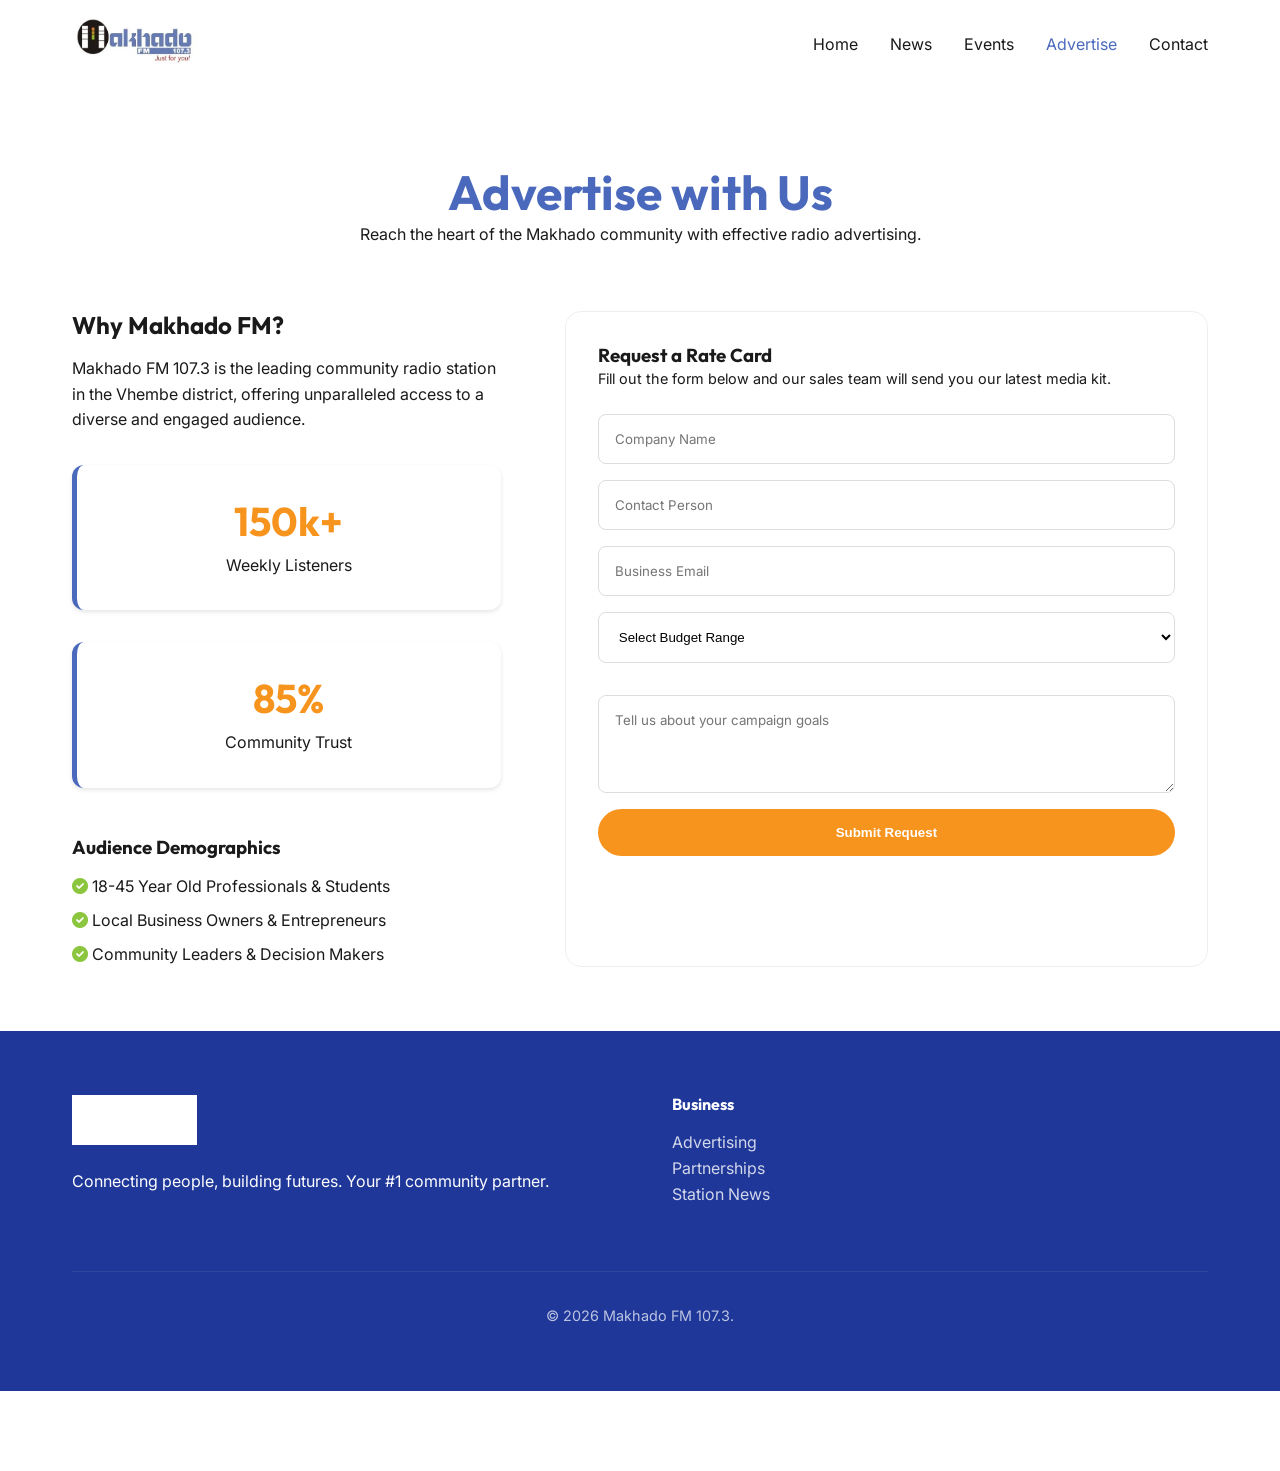
==== advertise.html @ 91454f19 "Full Feature Release: Dark Mode, PWA, Podcasts, Advertising, Shout-outs, and SEO optimization" ====
<!DOCTYPE html>
<html lang="en">
<head>
    <meta charset="UTF-8">
    <meta name="viewport" content="width=device-width, initial-scale=1.0">
    <title>Advertise | Makhado FM 107.3</title>
    <link rel="icon" type="image/jpeg" href="assets/favicon.jpg">
    <link rel="stylesheet" href="style.css">
    <link rel="stylesheet" href="https://cdnjs.cloudflare.com/ajax/libs/font-awesome/6.0.0/css/all.min.css">
</head>
<body>

    <header id="header" class="scrolled">
        <div class="container nav-container">
            <nav>
                <div class="logo">
                    <a href="index.html"><img src="assets/logo.jpg" alt="Makhado FM Logo"></a>
                </div>
                <ul class="nav-links">
                    <li><a href="index.html">Home</a></li>
                    <li><a href="news.html">News</a></li>
                    <li><a href="events.html">Events</a></li>
                    <li><a href="advertise.html" class="active" style="color: var(--primary);">Advertise</a></li>
                    <li><a href="contact.html">Contact</a></li>
                </ul>
            </nav>
        </div>
    </header>

    <main style="padding-top: 100px;">
        <section class="section">
            <div class="container">
                <div style="text-align: center; margin-bottom: 4rem;">
                    <h1 style="color: var(--primary); font-size: 3rem;">Advertise with Us</h1>
                    <p>Reach the heart of the Makhado community with effective radio advertising.</p>
                </div>

                <div class="contact-container" style="gap: 4rem;">
                    <div class="stats-info">
                        <h2>Why Makhado FM?</h2>
                        <p style="margin-top: 1rem;">Makhado FM 107.3 is the leading community radio station in the Vhembe district, offering unparalleled access to a diverse and engaged audience.</p>
                        
                        <div class="dj-grid" style="margin-top: 2rem;">
                            <div class="schedule-card" style="text-align: center;">
                                <h3 style="font-size: 2.5rem; color: var(--secondary);">150k+</h3>
                                <p>Weekly Listeners</p>
                            </div>
                            <div class="schedule-card" style="text-align: center;">
                                <h3 style="font-size: 2.5rem; color: var(--secondary);">85%</h3>
                                <p>Community Trust</p>
                            </div>
                        </div>

                        <div style="margin-top: 3rem;">
                            <h3>Audience Demographics</h3>
                            <ul style="margin-top: 1rem; display: flex; flex-direction: column; gap: 0.5rem;">
                                <li><i class="fas fa-check-circle" style="color: var(--accent);"></i> 18-45 Year Old Professionals & Students</li>
                                <li><i class="fas fa-check-circle" style="color: var(--accent);"></i> Local Business Owners & Entrepreneurs</li>
                                <li><i class="fas fa-check-circle" style="color: var(--accent);"></i> Community Leaders & Decision Makers</li>
                            </ul>
                        </div>
                    </div>

                    <div class="contact-form glass-card" style="padding: var(--space-md); border: 1px solid #eee; background: white;">
                        <h3>Request a Rate Card</h3>
                        <p style="font-size: 0.9rem; margin-bottom: 1.5rem;">Fill out the form below and our sales team will send you our latest media kit.</p>
                        <form id="adForm">
                            <input type="text" placeholder="Company Name" required>
                            <input type="text" placeholder="Contact Person" required>
                            <input type="email" placeholder="Business Email" required>
                            <select style="padding: 1rem; border: 1px solid #ddd; border-radius: 8px; width: 100%; margin-bottom: 1rem; background: white;">
                                <option value="">Select Budget Range</option>
                                <option value="small">R1,000 - R5,000</option>
                                <option value="medium">R5,000 - R20,000</option>
                                <option value="large">R20,000+</option>
                            </select>
                            <textarea rows="4" placeholder="Tell us about your campaign goals"></textarea>
                            <button type="submit" class="btn btn-secondary">Submit Request</button>
                        </form>
                    </div>
                </div>
            </div>
        </section>
    </main>

    <footer>
        <div class="container">
            <div class="footer-grid">
                <div>
                    <img src="assets/logo.jpg" alt="Makhado FM" style="height: 50px; margin-bottom: 1rem; filter: brightness(0) invert(1);">
                    <p>Connecting people, building futures. Your #1 community partner.</p>
                </div>
                <div>
                    <h4>Business</h4>
                    <ul style="margin-top: 1rem; opacity: 0.8;">
                        <li><a href="advertise.html">Advertising</a></li>
                        <li><a href="contact.html">Partnerships</a></li>
                        <li><a href="news.html">Station News</a></li>
                    </ul>
                </div>
            </div>
            <div class="footer-bottom">
                <p>&copy; 2026 Makhado FM 107.3.</p>
            </div>
        </div>
    </footer>

    <script src="script.js"></script>
</body>
</html>
---- style.css ----
/* Makhado FM Design System */
@import url('https://fonts.googleapis.com/css2?family=Inter:wght@400;500;600&family=Outfit:wght@600;700;800&display=swap');

:root {
    /* Colors - Brand Aligned */
    --primary: #4a69bd; /* Logo Blue */
    --primary-light: #6a89cc;
    --primary-dark: #1e3799;
    --secondary: #f7941d; /* Logo Orange Accent */
    --secondary-light: #ffb142;
    --secondary-dark: #e67e22;
    --accent: #8cc63f; /* Logo Green Accent */
    --text-main: #1a1a1a;
    --text-muted: #636e72;
    --text-light: #ffffff;
    --bg-main: #ffffff;
    --bg-card: #f9f9f9;
    --glass: rgba(255, 255, 255, 0.1);
    --glass-border: rgba(255, 255, 255, 0.2);

    /* Spacing */
    --space-xs: 0.5rem;
    --space-sm: 1rem;
    --space-md: 2rem;
    --space-lg: 4rem;
    --space-xl: 8rem;

    /* Shadows */
    --shadow-sm: 0 2px 4px rgba(0,0,0,0.1);
    --shadow-md: 0 10px 20px rgba(0,0,0,0.1);
    --shadow-lg: 0 20px 40px rgba(0,0,0,0.2);

    /* Transitions */
    --transition-fast: 0.2s ease;
    --transition-slow: 0.5s cubic-bezier(0.4, 0, 0.2, 1);
}

body.dark-mode {
    --bg-main: #121212;
    --bg-card: #1e1e1e;
    --text-main: #f5f5f5;
    --text-muted: #b0b0b0;
    --glass: rgba(0, 0, 0, 0.3);
    --glass-border: rgba(255, 255, 255, 0.1);
}

* {
    margin: 0;
    padding: 0;
    box-sizing: border-box;
}

body {
    font-family: 'Inter', sans-serif;
    color: var(--text-main);
    background-color: var(--bg-main);
    line-height: 1.6;
    overflow-x: hidden;
}

h1, h2, h3, h4 {
    font-family: 'Outfit', sans-serif;
    font-weight: 700;
    line-height: 1.2;
}

a {
    text-decoration: none;
    color: inherit;
    transition: var(--transition-fast);
}

ul {
    list-style: none;
}

/* Layout Utilities */
.container {
    max-width: 1200px;
    margin: 0 auto;
    padding: 0 var(--space-md);
}

.section {
    padding: var(--space-lg) 0;
}

/* Glassmorphism */
.glass-card {
    background: var(--glass);
    backdrop-filter: blur(10px);
    -webkit-backdrop-filter: blur(10px);
    border: 1px solid var(--glass-border);
    border-radius: 16px;
}

/* Buttons */
.btn {
    display: inline-block;
    padding: 1rem 2rem;
    border-radius: 50px;
    font-weight: 600;
    cursor: pointer;
    border: none;
    transition: var(--transition-slow);
    text-align: center;
}

.btn-primary {
    background: var(--primary);
    color: white;
}

.btn-primary:hover {
    background: var(--primary-light);
    transform: translateY(-3px);
    box-shadow: var(--shadow-md);
}

.btn-secondary {
    background: var(--secondary);
    color: white;
}

.btn-secondary:hover {
    background: var(--secondary-light);
    transform: translateY(-3px);
    box-shadow: var(--shadow-md);
}

/* Header & Nav */
header {
    position: fixed;
    top: 0;
    left: 0;
    right: 0;
    z-index: 1000;
    padding: var(--space-sm) 0;
    transition: var(--transition-slow);
}

header.scrolled {
    background: rgba(255, 255, 255, 0.9);
    backdrop-filter: blur(10px);
    box-shadow: var(--shadow-sm);
    padding: 0.5rem 0;
}

nav {
    display: flex;
    justify-content: space-between;
    align-items: center;
}

.logo img {
    height: 50px;
}

.nav-links {
    display: flex;
    gap: var(--space-md);
}

.nav-links a:hover {
    color: var(--primary);
}

.theme-toggle {
    cursor: pointer;
    font-size: 1.2rem;
    color: var(--text-main);
    transition: var(--transition-fast);
}

.theme-toggle:hover {
    color: var(--primary);
}

body.dark-mode header.scrolled {
    background: rgba(18, 18, 18, 0.9);
}

body.dark-mode .schedule-card, 
body.dark-mode .news-card, 
body.dark-mode .dj-card {
    background: var(--bg-card);
    border-color: var(--primary);
}
.hero {
    height: 100vh;
    background: linear-gradient(rgba(0,0,0,0.5), rgba(0,0,0,0.5)), url('assets/hero-bg.png');
    background-size: cover;
    background-position: center;
    display: flex;
    align-items: center;
    color: white;
    text-align: center;
}

.hero-content {
    max-width: 800px;
    margin: 0 auto;
}

.hero h1 {
    font-size: clamp(2.5rem, 8vw, 4.5rem);
    margin-bottom: var(--space-sm);
    text-shadow: 2px 2px 10px rgba(0,0,0,0.3);
}

.hero p {
    font-size: 1.2rem;
    margin-bottom: var(--space-md);
    opacity: 0.9;
}

/* Player */
.sticky-player {
    position: fixed;
    bottom: 0;
    left: 0;
    right: 0;
    background: var(--primary);
    color: white;
    padding: 1rem 0;
    z-index: 1000;
    box-shadow: 0 -5px 20px rgba(0,0,0,0.2);
}

.player-container {
    display: flex;
    align-items: center;
    justify-content: space-between;
}

.now-playing {
    display: flex;
    align-items: center;
    gap: var(--space-sm);
}

.now-playing .live-indicator {
    width: 10px;
    height: 10px;
    background: #ff0000;
    border-radius: 50%;
    animation: blink 1s infinite;
}

@keyframes blink {
    0% { opacity: 1; }
    50% { opacity: 0.3; }
    100% { opacity: 1; }
}

.controls {
    display: flex;
    align-items: center;
    gap: var(--space-md);
}

.play-btn {
    width: 50px;
    height: 50px;
    background: var(--secondary);
    border-radius: 50%;
    display: flex;
    align-items: center;
    justify-content: center;
    cursor: pointer;
    transition: var(--transition-fast);
}

.play-btn:hover {
    transform: scale(1.1);
}

/* Schedule Section */
.schedule-grid {
    display: grid;
    grid-template-columns: repeat(auto-fill, minmax(280px, 1fr));
    gap: var(--space-md);
    margin-top: var(--space-md);
}

.schedule-card {
    background: white;
    padding: var(--space-md);
    border-radius: 12px;
    box-shadow: var(--shadow-sm);
    transition: var(--transition-slow);
    border-left: 5px solid var(--primary);
}

.schedule-card:hover {
    transform: translateY(-10px);
    box-shadow: var(--shadow-md);
}

.schedule-card h3 {
    color: var(--primary);
    margin-bottom: 0.5rem;
}

.schedule-card .time {
    font-weight: 600;
    color: var(--secondary);
}

/* Contact Form */
.contact-container {
    display: grid;
    grid-template-columns: 1fr 1.5fr;
    gap: var(--space-lg);
}

.contact-info h2 {
    margin-bottom: var(--space-sm);
}

form {
    display: flex;
    flex-direction: column;
    gap: var(--space-sm);
}

input, textarea {
    padding: 1rem;
    border: 1px solid #ddd;
    border-radius: 8px;
    font-family: inherit;
}

input:focus, textarea:focus {
    outline: none;
    border-color: var(--primary);
}

/* Footer */
footer {
    background: var(--primary-dark);
    color: white;
    padding: var(--space-lg) 0;
    margin-bottom: 80px; /* Space for sticky player */
}

.footer-grid {
    display: grid;
    grid-template-columns: repeat(auto-fit, minmax(200px, 1fr));
    gap: var(--space-lg);
}

.footer-bottom {
    margin-top: var(--space-lg);
    padding-top: var(--space-md);
    border-top: 1px solid rgba(255,255,255,0.1);
    text-align: center;
    font-size: 0.9rem;
    opacity: 0.7;
}

/* DJ / Presenters Section */
.dj-grid {
    display: grid;
    grid-template-columns: repeat(auto-fill, minmax(250px, 1fr));
    gap: var(--space-md);
    margin-top: var(--space-md);
}

.dj-card {
    background: white;
    border-radius: 16px;
    overflow: hidden;
    box-shadow: var(--shadow-sm);
    transition: var(--transition-slow);
    text-align: center;
}

.dj-card:hover {
    transform: translateY(-10px);
    box-shadow: var(--shadow-lg);
}

.dj-img {
    height: 300px;
    width: 100%;
    object-fit: cover;
}

.dj-info {
    padding: var(--space-sm);
}

.dj-info h3 {
    color: var(--primary);
    margin-bottom: 0.2rem;
}

.dj-info p {
    color: var(--secondary);
    font-weight: 600;
    font-size: 0.9rem;
}

/* News Section */
.news-grid {
    display: grid;
    grid-template-columns: repeat(auto-fill, minmax(300px, 1fr));
    gap: var(--space-md);
}

.news-card {
    background: white;
    border-radius: 12px;
    overflow: hidden;
    box-shadow: var(--shadow-sm);
}

.news-img {
    height: 200px;
    width: 100%;
    object-fit: cover;
}

.news-content {
    padding: var(--space-sm);
}

.news-content .date {
    font-size: 0.8rem;
    color: var(--text-muted);
}

.news-content h3 {
    margin: 0.5rem 0;
    font-size: 1.2rem;
}

/* Gallery */
.gallery-grid {
    display: grid;
    grid-template-columns: repeat(auto-fill, minmax(200px, 1fr));
    gap: 10px;
}

.gallery-item {
    aspect-ratio: 1;
    overflow: hidden;
    border-radius: 8px;
}

.gallery-item img {
    width: 100%;
    height: 100%;
    object-fit: cover;
    transition: var(--transition-slow);
}

.gallery-item:hover img {
    transform: scale(1.1);
}

/* WhatsApp Button */
.whatsapp-float {
    position: fixed;
    bottom: 100px;
    right: 30px;
    width: 60px;
    height: 60px;
    background: #25d366;
    color: white;
    border-radius: 50%;
    display: flex;
    align-items: center;
    justify-content: center;
    font-size: 30px;
    box-shadow: var(--shadow-lg);
    z-index: 999;
    transition: var(--transition-fast);
}

.whatsapp-float:hover {
    transform: scale(1.1) rotate(10deg);
}

/* Responsive */
@media (max-width: 768px) {
    .nav-links {
        display: none;
    }
    
    .contact-container {
        grid-template-columns: 1fr;
    }
    
    .hero h1 {
        font-size: 3rem;
    }
}
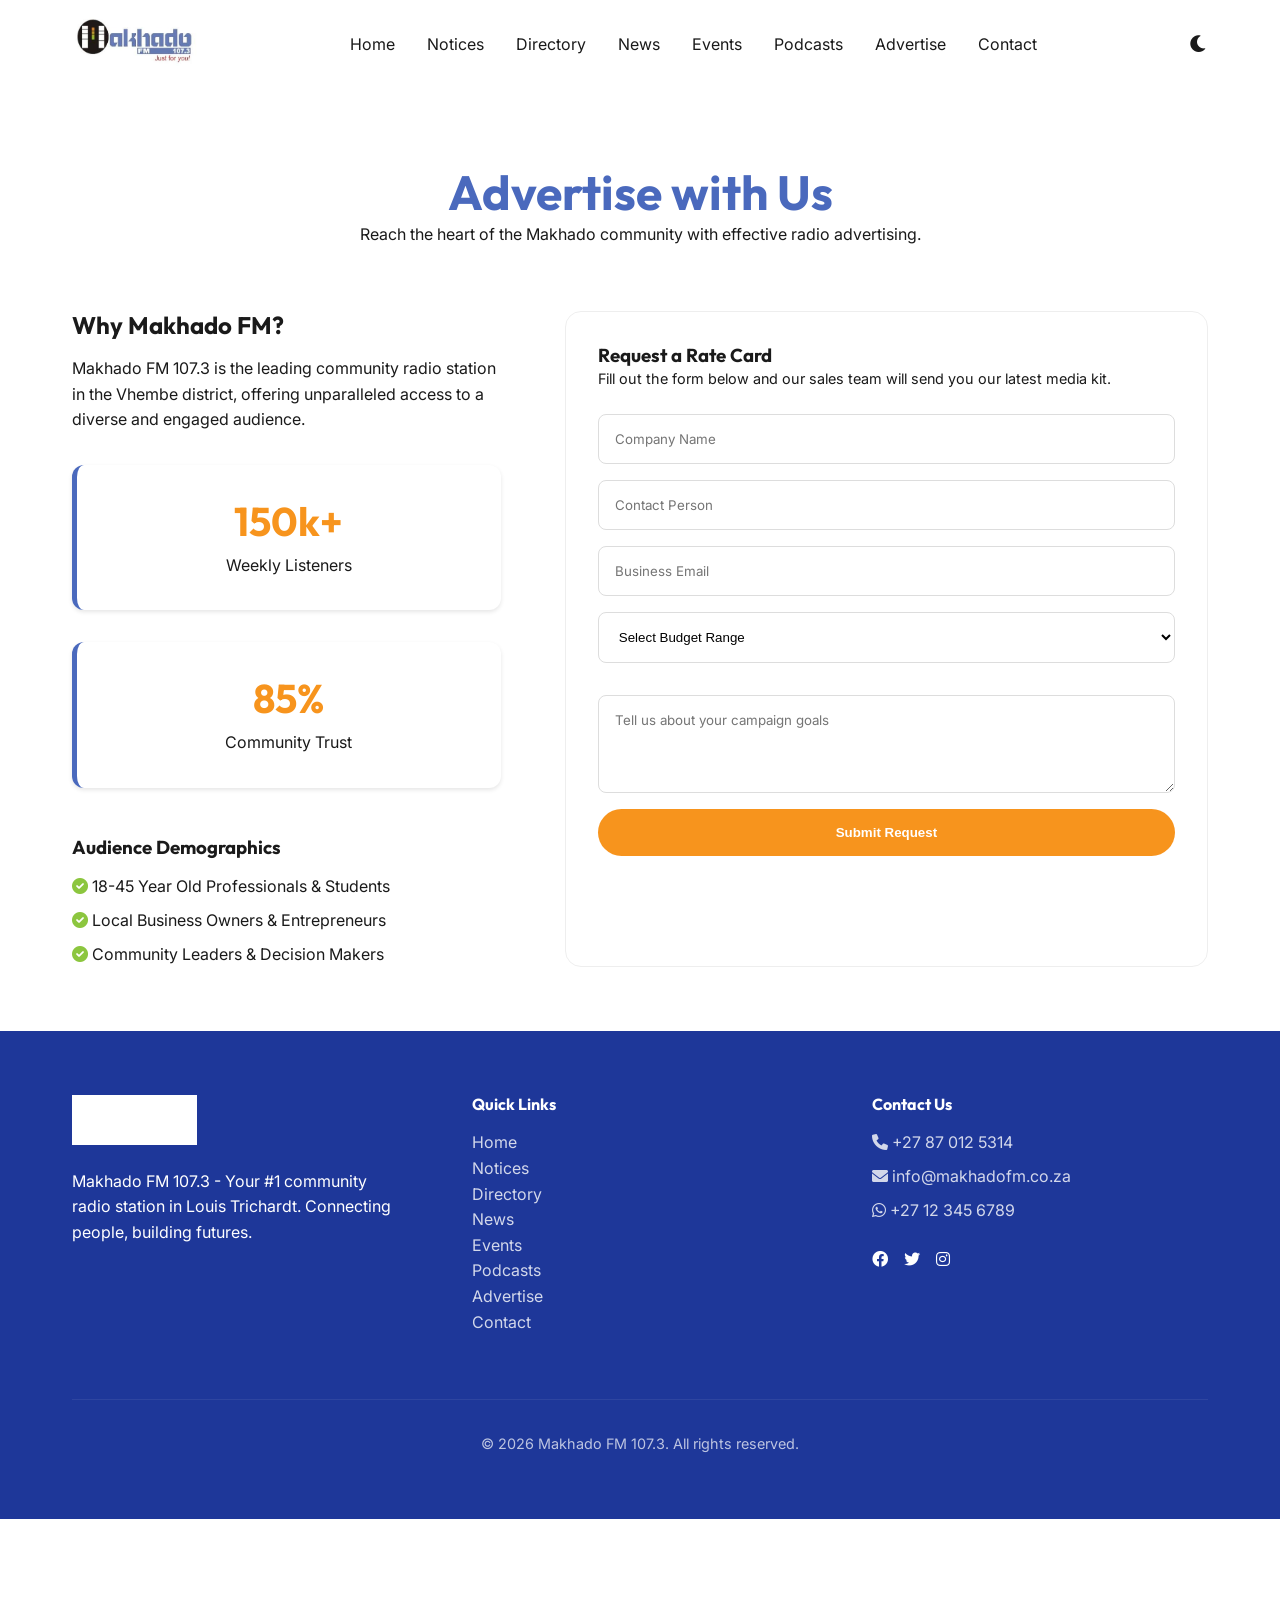
==== commit 2f641b3f: "Stability Update: Standardized navigation header and footer across all pages" ====
--- a/advertise.html
+++ b/advertise.html
@@ -18,11 +18,17 @@
                 </div>
                 <ul class="nav-links">
                     <li><a href="index.html">Home</a></li>
+                    <li><a href="notices.html">Notices</a></li>
+                    <li><a href="directory.html">Directory</a></li>
                     <li><a href="news.html">News</a></li>
                     <li><a href="events.html">Events</a></li>
-                    <li><a href="advertise.html" class="active" style="color: var(--primary);">Advertise</a></li>
+                    <li><a href="podcasts.html">Podcasts</a></li>
+                    <li><a href="advertise.html">Advertise</a></li>
                     <li><a href="contact.html">Contact</a></li>
                 </ul>
+                <div class="theme-toggle" id="theme-toggle">
+                    <i class="fas fa-moon"></i>
+                </div>
             </nav>
         </div>
     </header>
@@ -88,19 +94,37 @@
             <div class="footer-grid">
                 <div>
                     <img src="assets/logo.jpg" alt="Makhado FM" style="height: 50px; margin-bottom: 1rem; filter: brightness(0) invert(1);">
-                    <p>Connecting people, building futures. Your #1 community partner.</p>
+                    <p>Makhado FM 107.3 - Your #1 community radio station in Louis Trichardt. Connecting people, building futures.</p>
                 </div>
                 <div>
-                    <h4>Business</h4>
+                    <h4>Quick Links</h4>
                     <ul style="margin-top: 1rem; opacity: 0.8;">
-                        <li><a href="advertise.html">Advertising</a></li>
-                        <li><a href="contact.html">Partnerships</a></li>
-                        <li><a href="news.html">Station News</a></li>
+                        <li><a href="index.html">Home</a></li>
+                        <li><a href="notices.html">Notices</a></li>
+                        <li><a href="directory.html">Directory</a></li>
+                        <li><a href="news.html">News</a></li>
+                        <li><a href="events.html">Events</a></li>
+                        <li><a href="podcasts.html">Podcasts</a></li>
+                        <li><a href="advertise.html">Advertise</a></li>
+                        <li><a href="contact.html">Contact</a></li>
                     </ul>
+                </div>
+                <div>
+                    <h4>Contact Us</h4>
+                    <ul style="margin-top: 1rem; opacity: 0.8; display: flex; flex-direction: column; gap: 0.5rem;">
+                        <li><i class="fas fa-phone"></i> +27 87 012 5314</li>
+                        <li><i class="fas fa-envelope"></i> info@makhadofm.co.za</li>
+                        <li><i class="fab fa-whatsapp"></i> +27 12 345 6789</li>
+                    </ul>
+                    <div style="margin-top: 1.5rem; display: flex; gap: 1rem;">
+                        <a href="#"><i class="fab fa-facebook"></i></a>
+                        <a href="#"><i class="fab fa-twitter"></i></a>
+                        <a href="#"><i class="fab fa-instagram"></i></a>
+                    </div>
                 </div>
             </div>
             <div class="footer-bottom">
-                <p>&copy; 2026 Makhado FM 107.3.</p>
+                <p>&copy; 2026 Makhado FM 107.3. All rights reserved.</p>
             </div>
         </div>
     </footer>
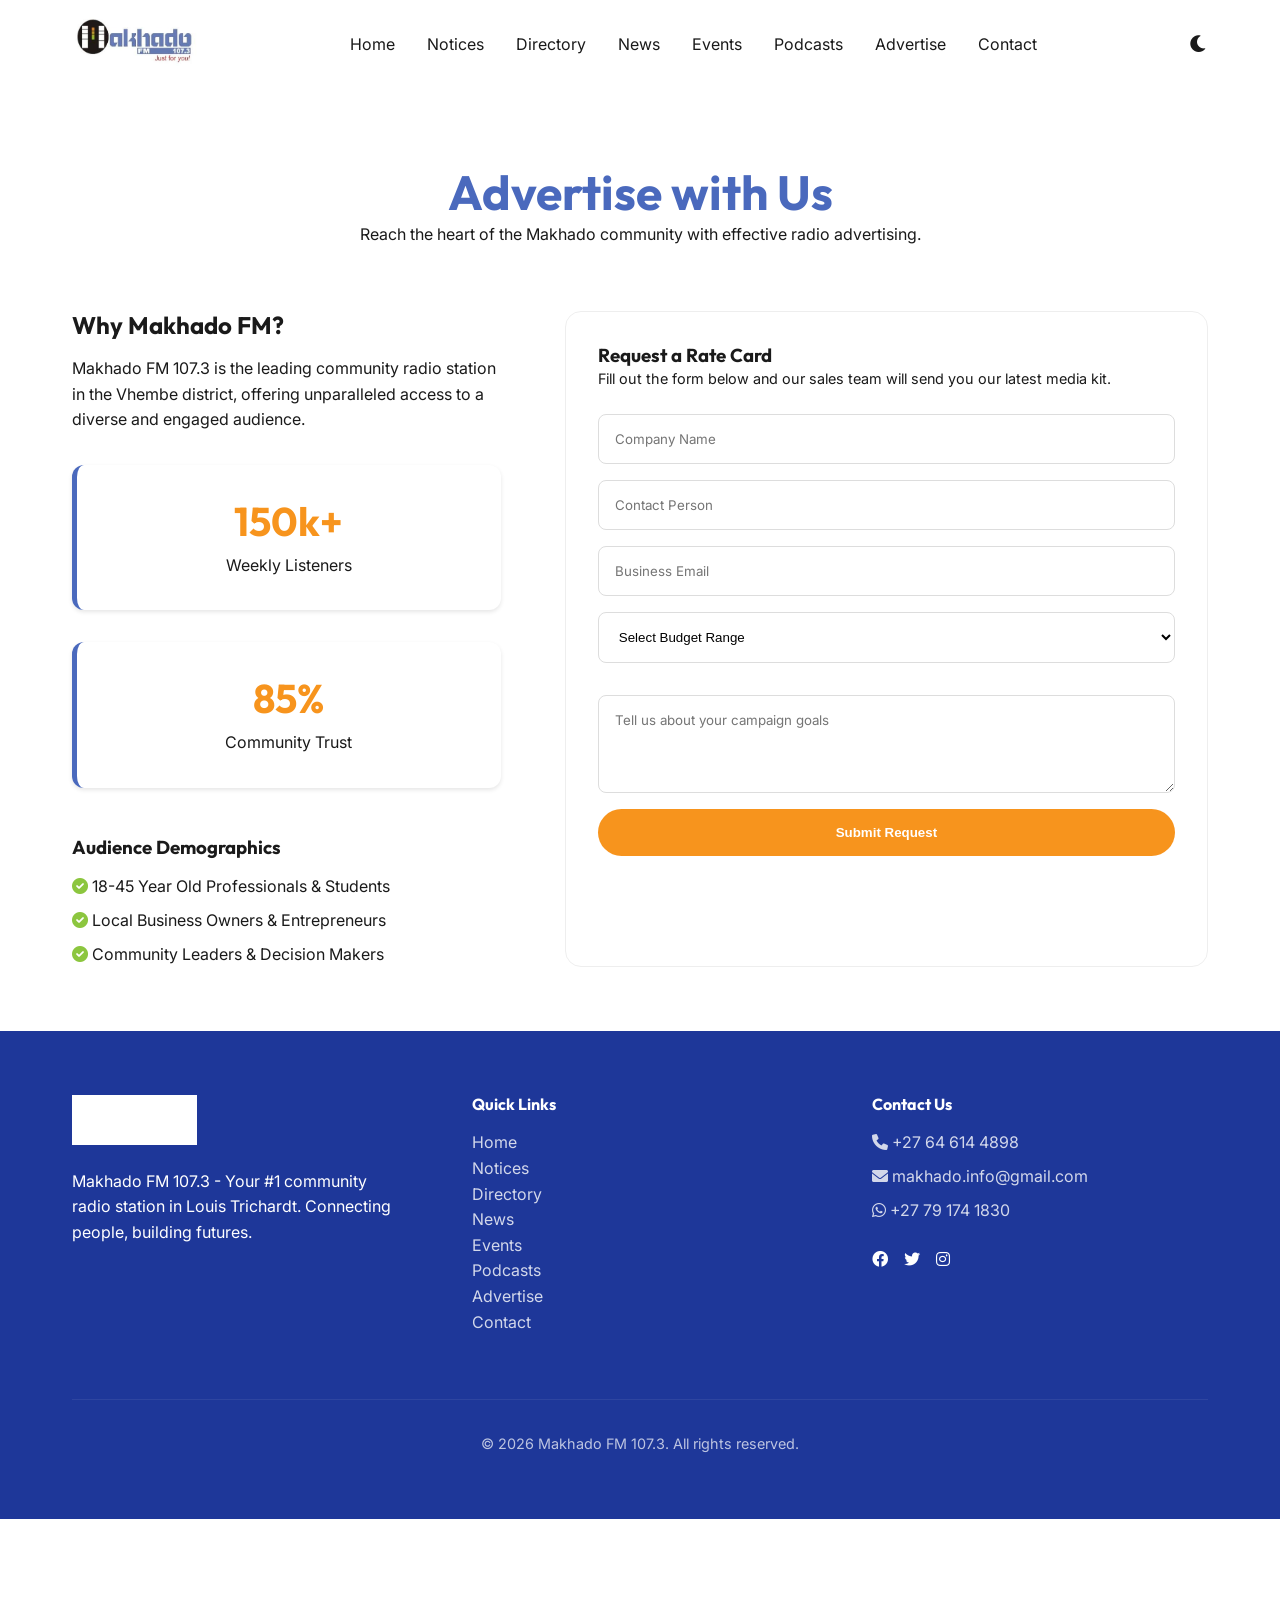
==== commit aacde3ff: "Update live stream URL and contact information from Famcast" ====
--- a/advertise.html
+++ b/advertise.html
@@ -1,4 +1,4 @@
-<!DOCTYPE html>
+﻿<!DOCTYPE html>
 <html lang="en">
 <head>
     <meta charset="UTF-8">
@@ -112,9 +112,9 @@
                 <div>
                     <h4>Contact Us</h4>
                     <ul style="margin-top: 1rem; opacity: 0.8; display: flex; flex-direction: column; gap: 0.5rem;">
-                        <li><i class="fas fa-phone"></i> +27 87 012 5314</li>
-                        <li><i class="fas fa-envelope"></i> info@makhadofm.co.za</li>
-                        <li><i class="fab fa-whatsapp"></i> +27 12 345 6789</li>
+                        <li><i class="fas fa-phone"></i> +27 64 614 4898</li>
+                        <li><i class="fas fa-envelope"></i> makhado.info@gmail.com</li>
+                        <li><i class="fab fa-whatsapp"></i> +27 79 174 1830</li>
                     </ul>
                     <div style="margin-top: 1.5rem; display: flex; gap: 1rem;">
                         <a href="#"><i class="fab fa-facebook"></i></a>
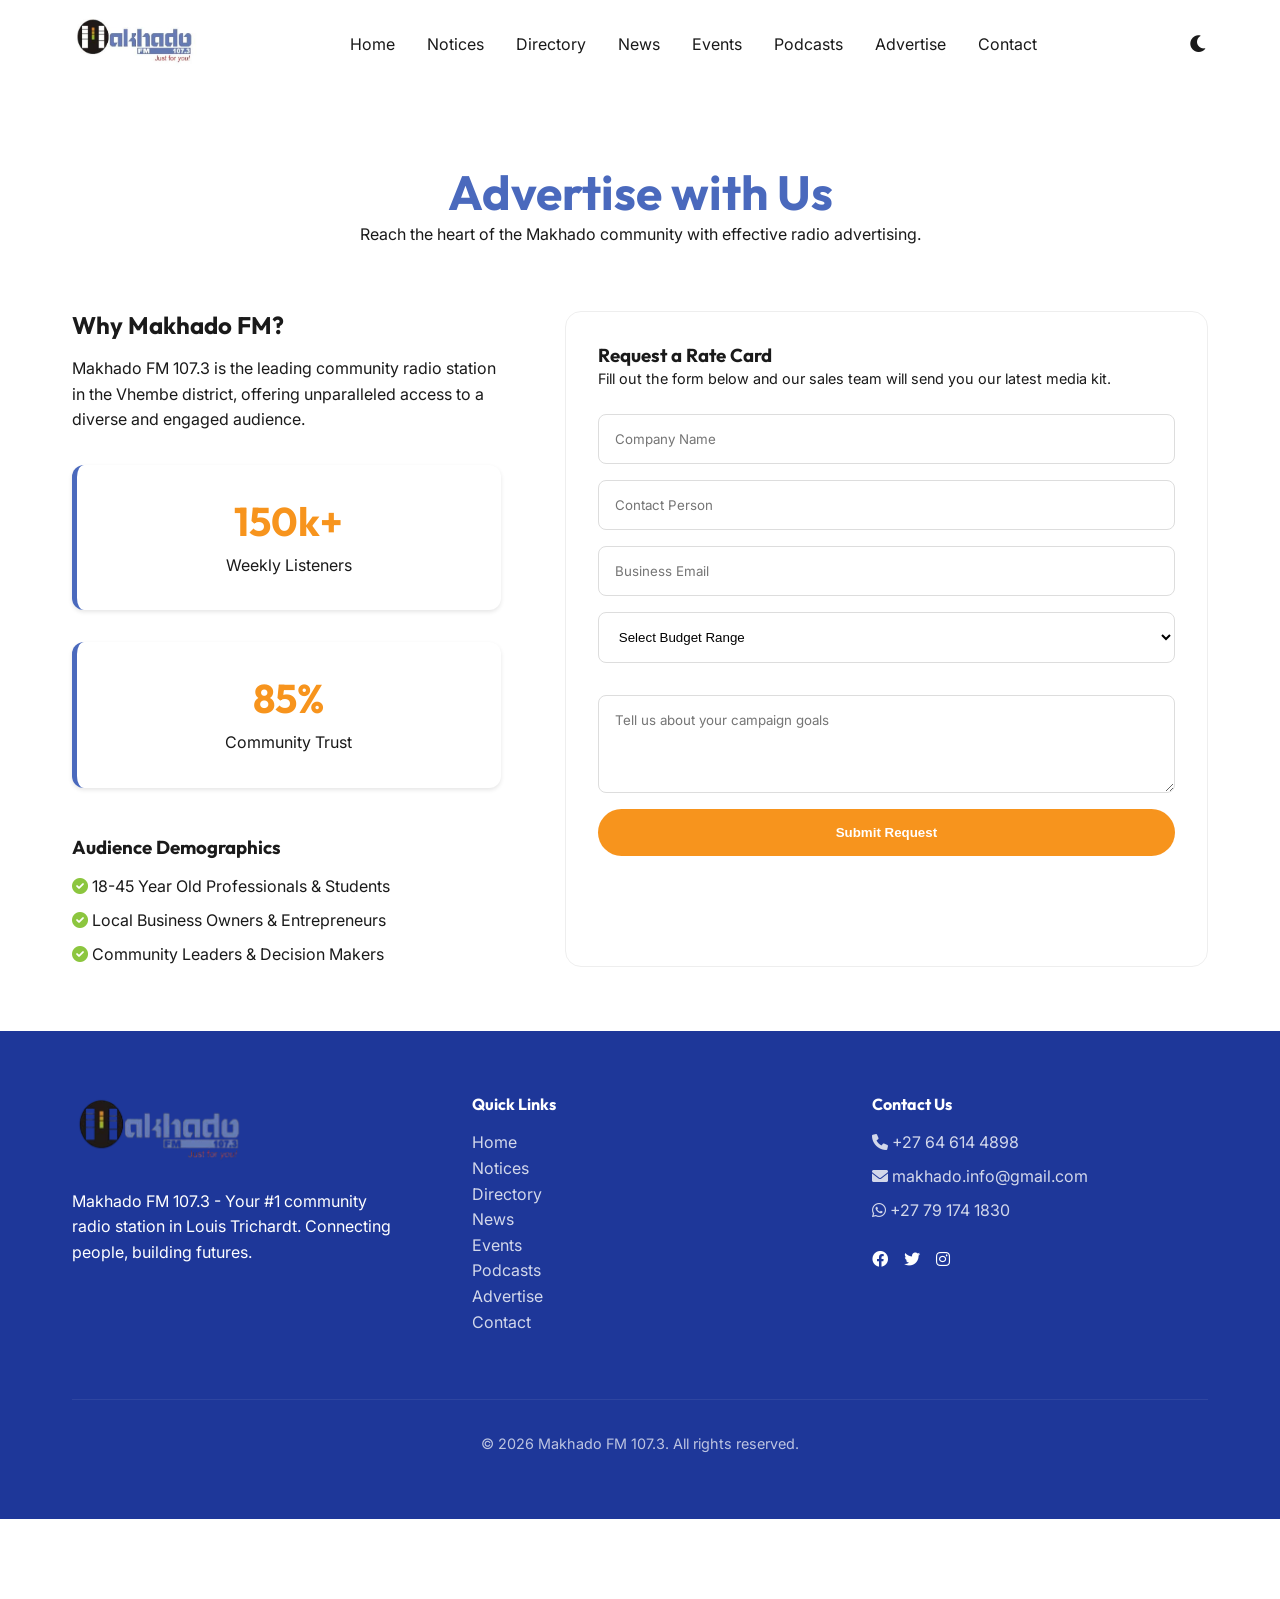
==== commit f28e613e: "Add new transparent footer logo and update all HTML pages" ====
--- a/advertise.html
+++ b/advertise.html
@@ -93,7 +93,7 @@
         <div class="container">
             <div class="footer-grid">
                 <div>
-                    <img src="assets/logo.jpg" alt="Makhado FM" style="height: 50px; margin-bottom: 1rem; filter: brightness(0) invert(1);">
+                    <img src="assets/footer-logo.png" alt="Makhado FM" style="height: 70px; margin-bottom: 1rem;">
                     <p>Makhado FM 107.3 - Your #1 community radio station in Louis Trichardt. Connecting people, building futures.</p>
                 </div>
                 <div>
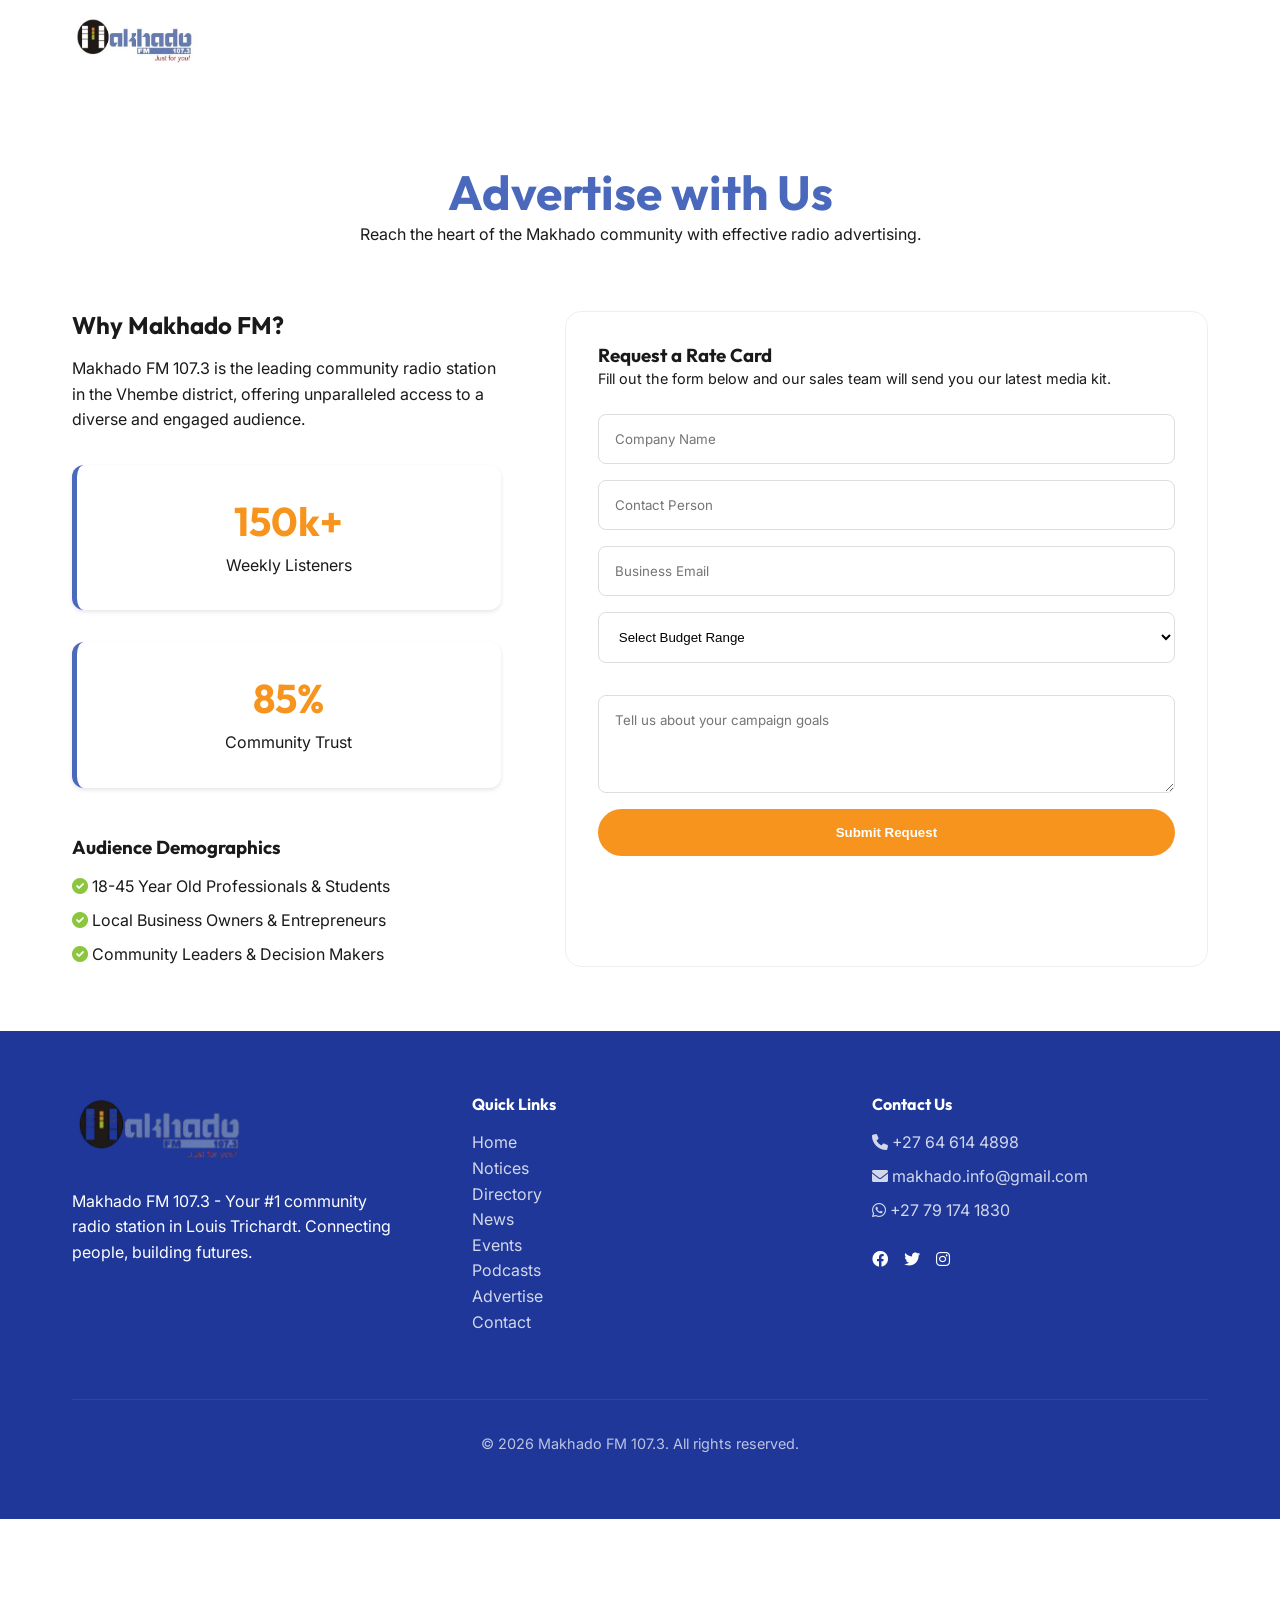
==== commit c230ea2c: "Fix header menu consistency and home page visibility issues" ====
--- a/advertise.html
+++ b/advertise.html
@@ -10,7 +10,7 @@
 </head>
 <body>
 
-    <header id="header" class="scrolled">
+        <header id="header" class="scrolled">
         <div class="container nav-container">
             <nav>
                 <div class="logo">
@@ -28,6 +28,9 @@
                 </ul>
                 <div class="theme-toggle" id="theme-toggle">
                     <i class="fas fa-moon"></i>
+                </div>
+                <div class="mobile-menu-btn">
+                    <i class="fas fa-bars"></i>
                 </div>
             </nav>
         </div>
@@ -132,3 +135,4 @@
     <script src="script.js"></script>
 </body>
 </html>
+
--- a/style.css
+++ b/style.css
@@ -140,12 +140,18 @@
 }
 
 header.scrolled {
-    background: rgba(255, 255, 255, 0.9);
+    background: rgba(255, 255, 255, 0.95);
     backdrop-filter: blur(10px);
     box-shadow: var(--shadow-sm);
     padding: 0.5rem 0;
 }
 
+header:not(.scrolled) .nav-links a,
+header:not(.scrolled) .theme-toggle,
+header:not(.scrolled) .mobile-menu-btn {
+    color: white;
+}
+
 nav {
     display: flex;
     justify-content: space-between;
@@ -165,14 +171,18 @@
     color: var(--primary);
 }
 
-.theme-toggle {
+.theme-toggle, .mobile-menu-btn {
     cursor: pointer;
-    font-size: 1.2rem;
+    font-size: 1.5rem;
     color: var(--text-main);
     transition: var(--transition-fast);
 }
 
-.theme-toggle:hover {
+.mobile-menu-btn {
+    display: none;
+}
+
+.theme-toggle:hover, .mobile-menu-btn:hover {
     color: var(--primary);
 }
 
@@ -487,6 +497,10 @@
 @media (max-width: 768px) {
     .nav-links {
         display: none;
+    }
+    
+    .mobile-menu-btn {
+        display: block;
     }
     
     .contact-container {
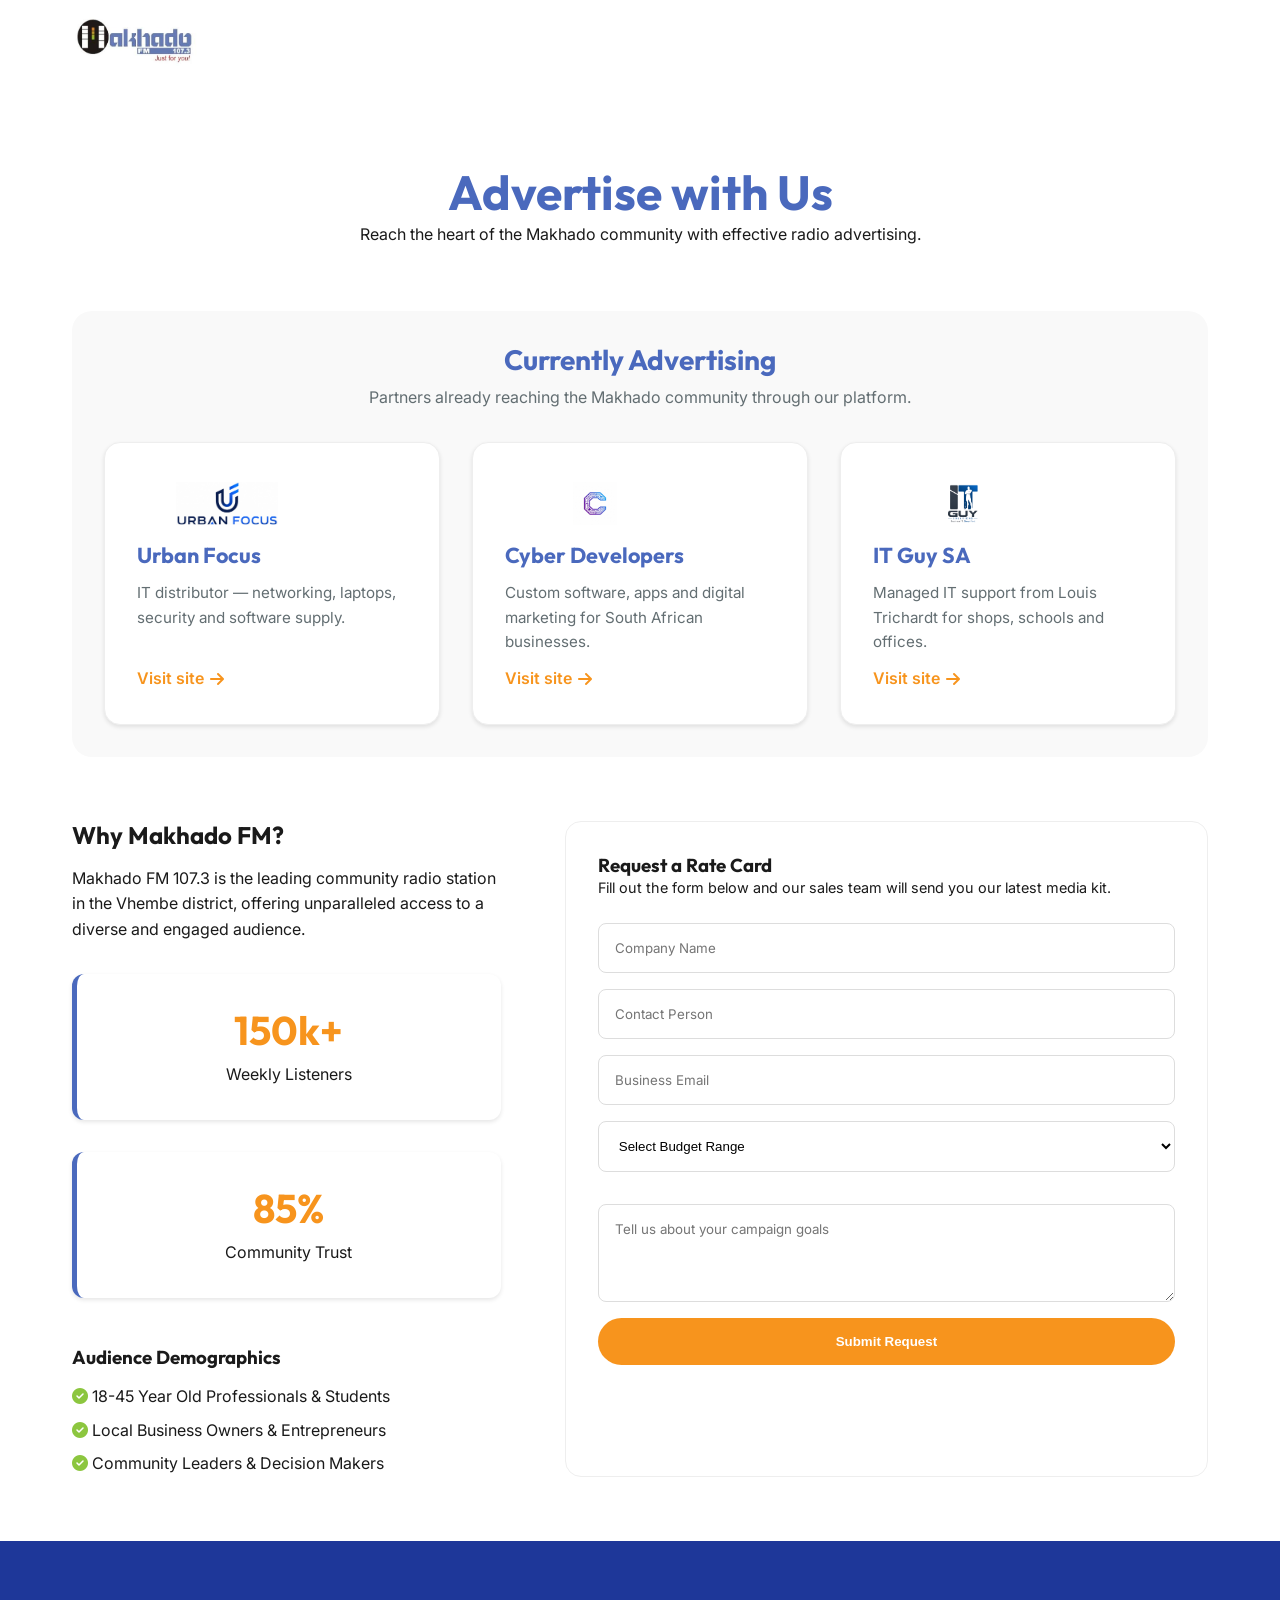
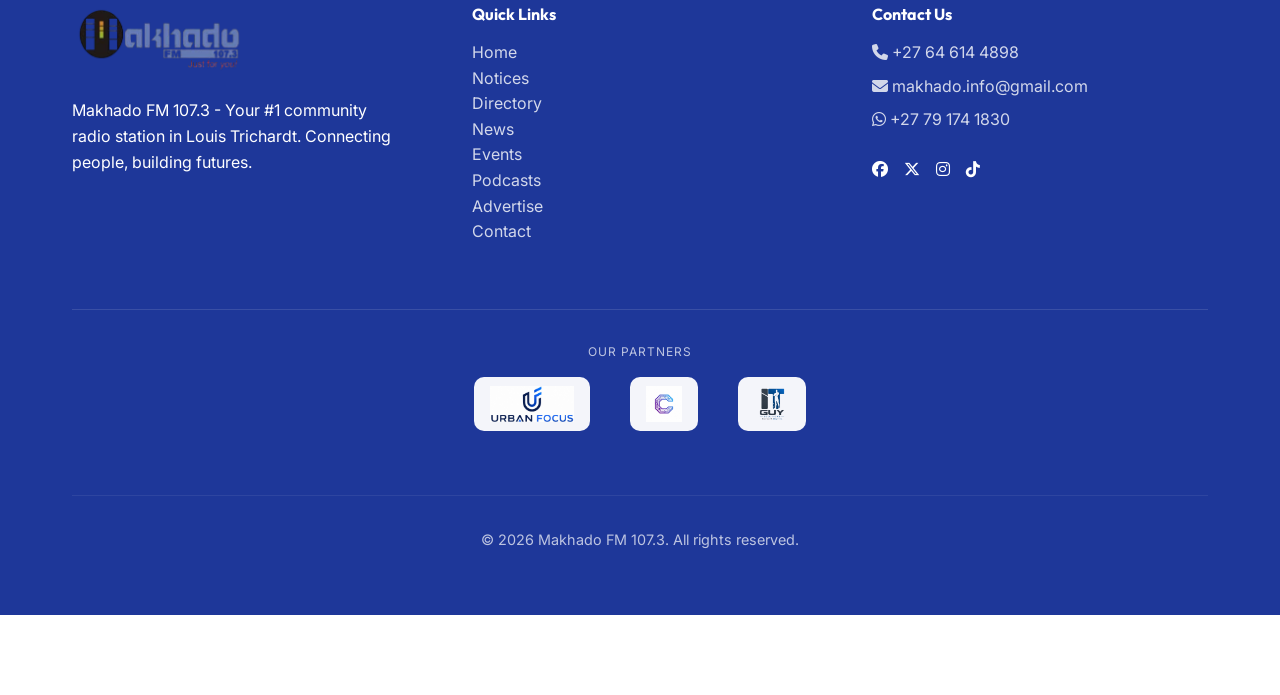
==== commit 6ba11205: "Add partner ads with logos and a sitewide footer strip. Show Urban Focus, Cyber Developers, and IT G" ====
--- a/advertise.html
+++ b/advertise.html
@@ -1,4 +1,4 @@
-﻿<!DOCTYPE html>
+<!DOCTYPE html>
 <html lang="en">
 <head>
     <meta charset="UTF-8">
@@ -6,7 +6,7 @@
     <title>Advertise | Makhado FM 107.3</title>
     <link rel="icon" type="image/jpeg" href="assets/favicon.jpg">
     <link rel="stylesheet" href="style.css">
-    <link rel="stylesheet" href="https://cdnjs.cloudflare.com/ajax/libs/font-awesome/6.0.0/css/all.min.css">
+    <link rel="stylesheet" href="https://cdnjs.cloudflare.com/ajax/libs/font-awesome/6.5.1/css/all.min.css">
 </head>
 <body>
 
@@ -42,6 +42,33 @@
                 <div style="text-align: center; margin-bottom: 4rem;">
                     <h1 style="color: var(--primary); font-size: 3rem;">Advertise with Us</h1>
                     <p>Reach the heart of the Makhado community with effective radio advertising.</p>
+                </div>
+
+                <div class="partners-section partners-light" style="padding: var(--space-md); border-radius: 20px; margin-bottom: 4rem;">
+                    <div style="text-align: center; margin-bottom: 1.5rem;">
+                        <h2 style="font-size: 1.75rem;">Currently Advertising</h2>
+                        <p class="section-lead">Partners already reaching the Makhado community through our platform.</p>
+                    </div>
+                    <div class="partners-grid">
+                        <a href="https://www.urbanfocus.co.za" class="partner-card" target="_blank" rel="noopener noreferrer">
+                            <img class="partner-logo" src="assets/partner-urbanfocus.jpg" alt="Urban Focus logo">
+                            <h3>Urban Focus</h3>
+                            <p>IT distributor — networking, laptops, security and software supply.</p>
+                            <span class="partner-link">Visit site <i class="fas fa-arrow-right"></i></span>
+                        </a>
+                        <a href="https://www.cyberdevelopers.co.za" class="partner-card" target="_blank" rel="noopener noreferrer">
+                            <img class="partner-logo" src="assets/partner-cyberdevelopers.jpg" alt="Cyber Developers logo">
+                            <h3>Cyber Developers</h3>
+                            <p>Custom software, apps and digital marketing for South African businesses.</p>
+                            <span class="partner-link">Visit site <i class="fas fa-arrow-right"></i></span>
+                        </a>
+                        <a href="https://www.itguysa.co.za" class="partner-card" target="_blank" rel="noopener noreferrer">
+                            <img class="partner-logo" src="assets/partner-itguysa.png" alt="IT Guy SA logo">
+                            <h3>IT Guy SA</h3>
+                            <p>Managed IT support from Louis Trichardt for shops, schools and offices.</p>
+                            <span class="partner-link">Visit site <i class="fas fa-arrow-right"></i></span>
+                        </a>
+                    </div>
                 </div>
 
                 <div class="contact-container" style="gap: 4rem;">
@@ -120,10 +147,25 @@
                         <li><i class="fab fa-whatsapp"></i> +27 79 174 1830</li>
                     </ul>
                     <div style="margin-top: 1.5rem; display: flex; gap: 1rem;">
-                        <a href="#"><i class="fab fa-facebook"></i></a>
-                        <a href="#"><i class="fab fa-twitter"></i></a>
-                        <a href="#"><i class="fab fa-instagram"></i></a>
+                        <a href="https://www.facebook.com/MakhadofmRadio?mibextid=ZbWKwL" target="_blank"><i class="fab fa-facebook"></i></a>
+                        <a href="https://x.com/Makhadofm1" target="_blank"><i class="fab fa-x-twitter"></i></a>
+                        <a href="https://www.instagram.com/explore/locations/1019612818/makhado-fm-1073/" target="_blank"><i class="fab fa-instagram"></i></a>
+                        <a href="https://www.tiktok.com/@makhado.fm" target="_blank"><i class="fab fa-tiktok"></i></a>
                     </div>
+                </div>
+            </div>
+            <div class="footer-partners">
+                <p class="footer-partners-label">Our Partners</p>
+                <div class="footer-partners-logos">
+                    <a href="https://www.urbanfocus.co.za" target="_blank" rel="noopener noreferrer" title="Urban Focus">
+                        <img src="assets/partner-urbanfocus.jpg" alt="Urban Focus">
+                    </a>
+                    <a href="https://www.cyberdevelopers.co.za" target="_blank" rel="noopener noreferrer" title="Cyber Developers">
+                        <img src="assets/partner-cyberdevelopers.jpg" alt="Cyber Developers">
+                    </a>
+                    <a href="https://www.itguysa.co.za" target="_blank" rel="noopener noreferrer" title="IT Guy SA">
+                        <img src="assets/partner-itguysa.png" alt="IT Guy SA">
+                    </a>
                 </div>
             </div>
             <div class="footer-bottom">
--- a/style.css
+++ b/style.css
@@ -419,6 +419,24 @@
     gap: var(--space-md);
 }
 
+.news-layout {
+    display: grid;
+    grid-template-columns: 1fr 2.5fr; /* Social sidebar on left, News main on right */
+    gap: var(--space-lg);
+}
+
+@media (max-width: 1024px) {
+    .news-layout {
+        display: flex;
+        flex-direction: column-reverse; /* News stays on top on mobile */
+    }
+}
+
+.social-sidebar {
+    position: sticky;
+    top: 120px;
+}
+
 .news-card {
     background: white;
     border-radius: 12px;
@@ -468,6 +486,179 @@
 
 .gallery-item:hover img {
     transform: scale(1.1);
+}
+
+/* Featured Partners / Ads */
+.partners-section {
+    background: linear-gradient(135deg, var(--primary-dark) 0%, var(--primary) 100%);
+    color: white;
+}
+
+.partners-section h2 {
+    color: white;
+}
+
+.partners-section .section-lead {
+    opacity: 0.9;
+    margin-top: 0.5rem;
+}
+
+.partners-grid {
+    display: grid;
+    grid-template-columns: repeat(3, 1fr);
+    gap: var(--space-md);
+    margin-top: var(--space-md);
+}
+
+.partner-card {
+    background: rgba(255, 255, 255, 0.08);
+    border: 1px solid rgba(255, 255, 255, 0.15);
+    border-radius: 16px;
+    padding: var(--space-md);
+    display: flex;
+    flex-direction: column;
+    gap: 0.75rem;
+    transition: var(--transition-slow);
+    color: white;
+}
+
+.partner-card:hover {
+    background: rgba(255, 255, 255, 0.14);
+    transform: translateY(-6px);
+    box-shadow: var(--shadow-md);
+    border-color: var(--secondary);
+}
+
+.partner-card .partner-icon {
+    width: 48px;
+    height: 48px;
+    border-radius: 12px;
+    background: var(--secondary);
+    display: flex;
+    align-items: center;
+    justify-content: center;
+    font-size: 1.25rem;
+}
+
+.partner-card .partner-logo {
+    height: 56px;
+    width: auto;
+    max-width: 180px;
+    object-fit: contain;
+    border-radius: 8px;
+    background: white;
+    padding: 0.4rem 0.6rem;
+}
+
+.partner-card h3 {
+    color: white;
+    font-size: 1.35rem;
+}
+
+.partner-card p {
+    color: rgba(255, 255, 255, 0.85);
+    flex: 1;
+    font-size: 0.95rem;
+}
+
+.partner-card .partner-link {
+    color: var(--secondary);
+    font-weight: 600;
+    display: inline-flex;
+    align-items: center;
+    gap: 0.4rem;
+}
+
+.partner-card .partner-link:hover {
+    color: var(--secondary-light);
+}
+
+.partners-section.partners-light {
+    background: var(--bg-card);
+    color: var(--text-main);
+}
+
+.partners-section.partners-light h2 {
+    color: var(--primary);
+}
+
+.partners-section.partners-light .section-lead {
+    color: var(--text-muted);
+    opacity: 1;
+}
+
+.partners-section.partners-light .partner-card {
+    background: white;
+    border: 1px solid #eee;
+    color: var(--text-main);
+    box-shadow: var(--shadow-sm);
+}
+
+.partners-section.partners-light .partner-card:hover {
+    background: white;
+    border-color: var(--primary);
+}
+
+.partners-section.partners-light .partner-card h3 {
+    color: var(--primary);
+}
+
+.partners-section.partners-light .partner-card p {
+    color: var(--text-muted);
+}
+
+@media (max-width: 900px) {
+    .partners-grid {
+        grid-template-columns: 1fr;
+    }
+}
+
+/* Footer partner strip */
+.footer-partners {
+    margin-top: var(--space-lg);
+    padding-top: var(--space-md);
+    border-top: 1px solid rgba(255, 255, 255, 0.12);
+    text-align: center;
+}
+
+.footer-partners-label {
+    font-size: 0.75rem;
+    text-transform: uppercase;
+    letter-spacing: 0.08em;
+    opacity: 0.7;
+    margin-bottom: 1rem;
+}
+
+.footer-partners-logos {
+    display: flex;
+    flex-wrap: wrap;
+    justify-content: center;
+    align-items: center;
+    gap: 1.5rem 2.5rem;
+}
+
+.footer-partners-logos a {
+    display: flex;
+    align-items: center;
+    justify-content: center;
+    background: rgba(255, 255, 255, 0.95);
+    border-radius: 10px;
+    padding: 0.55rem 1rem;
+    min-height: 52px;
+    transition: var(--transition-fast);
+}
+
+.footer-partners-logos a:hover {
+    transform: translateY(-3px);
+    box-shadow: var(--shadow-md);
+}
+
+.footer-partners-logos img {
+    height: 36px;
+    width: auto;
+    max-width: 140px;
+    object-fit: contain;
+    display: block;
 }
 
 /* WhatsApp Button */
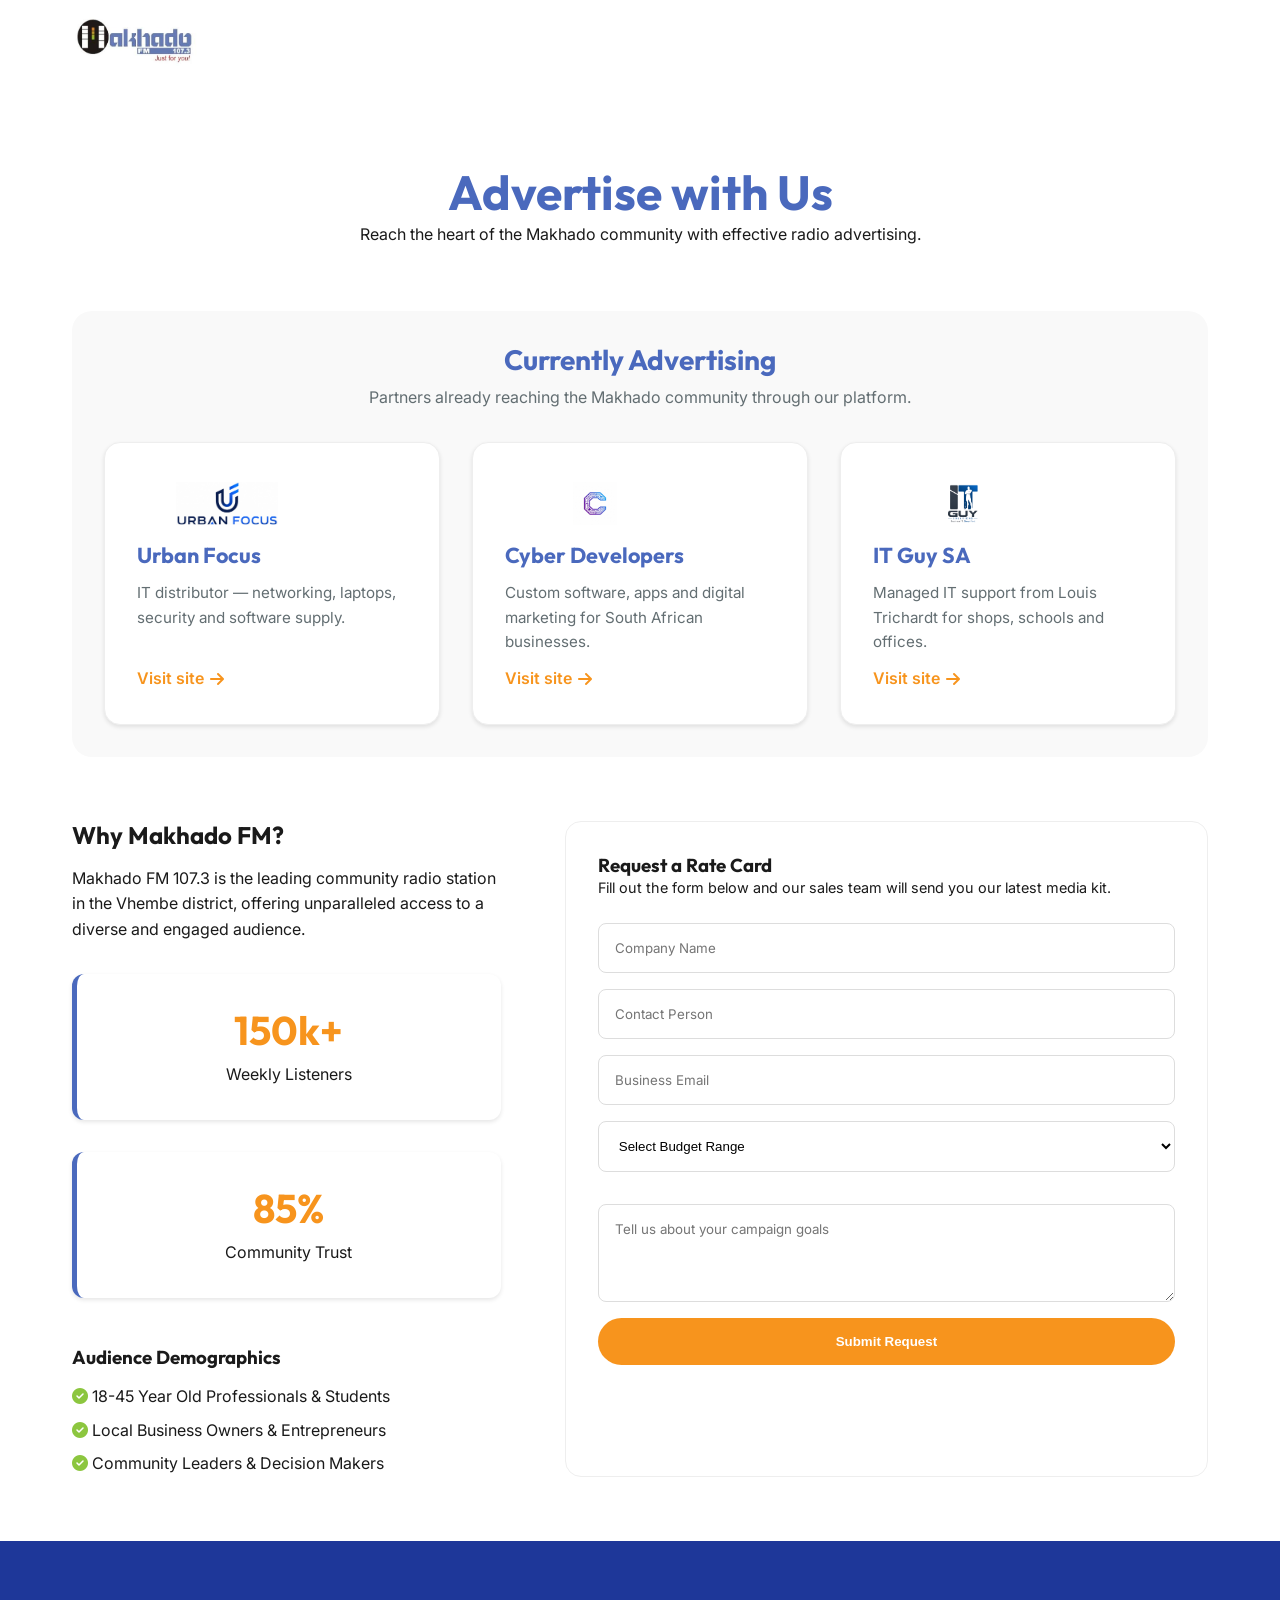
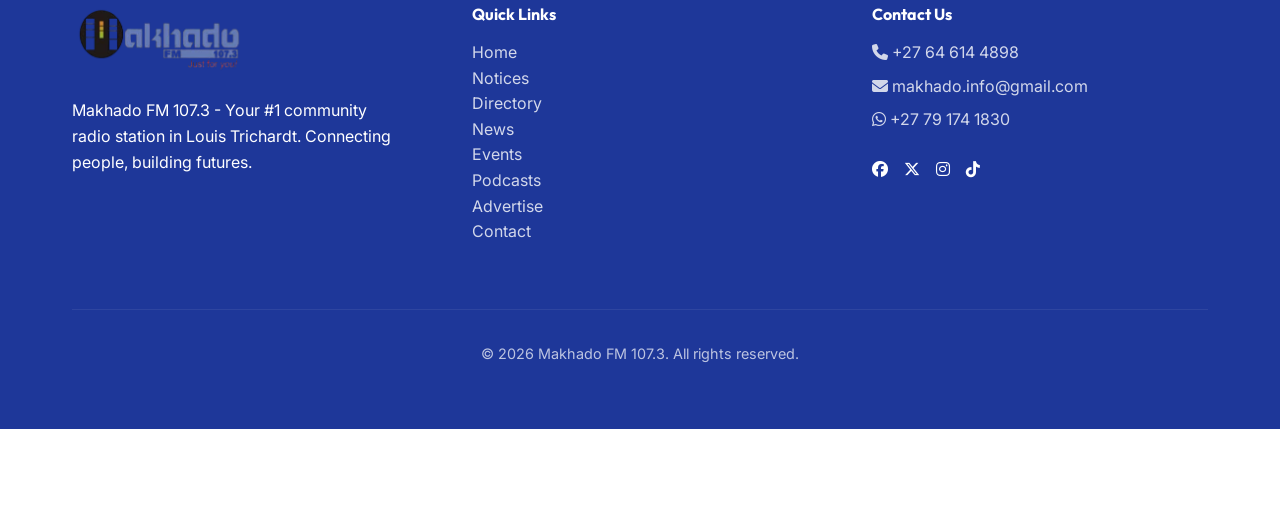
==== commit 49495c48: "Remove partner logos from the sitewide footer. Keep featured partner ads on Home, Directory, and Adv" ====
--- a/advertise.html
+++ b/advertise.html
@@ -154,21 +154,7 @@
                     </div>
                 </div>
             </div>
-            <div class="footer-partners">
-                <p class="footer-partners-label">Our Partners</p>
-                <div class="footer-partners-logos">
-                    <a href="https://www.urbanfocus.co.za" target="_blank" rel="noopener noreferrer" title="Urban Focus">
-                        <img src="assets/partner-urbanfocus.jpg" alt="Urban Focus">
-                    </a>
-                    <a href="https://www.cyberdevelopers.co.za" target="_blank" rel="noopener noreferrer" title="Cyber Developers">
-                        <img src="assets/partner-cyberdevelopers.jpg" alt="Cyber Developers">
-                    </a>
-                    <a href="https://www.itguysa.co.za" target="_blank" rel="noopener noreferrer" title="IT Guy SA">
-                        <img src="assets/partner-itguysa.png" alt="IT Guy SA">
-                    </a>
-                </div>
-            </div>
-            <div class="footer-bottom">
+<div class="footer-bottom">
                 <p>&copy; 2026 Makhado FM 107.3. All rights reserved.</p>
             </div>
         </div>
--- a/style.css
+++ b/style.css
@@ -611,54 +611,6 @@
     .partners-grid {
         grid-template-columns: 1fr;
     }
-}
-
-/* Footer partner strip */
-.footer-partners {
-    margin-top: var(--space-lg);
-    padding-top: var(--space-md);
-    border-top: 1px solid rgba(255, 255, 255, 0.12);
-    text-align: center;
-}
-
-.footer-partners-label {
-    font-size: 0.75rem;
-    text-transform: uppercase;
-    letter-spacing: 0.08em;
-    opacity: 0.7;
-    margin-bottom: 1rem;
-}
-
-.footer-partners-logos {
-    display: flex;
-    flex-wrap: wrap;
-    justify-content: center;
-    align-items: center;
-    gap: 1.5rem 2.5rem;
-}
-
-.footer-partners-logos a {
-    display: flex;
-    align-items: center;
-    justify-content: center;
-    background: rgba(255, 255, 255, 0.95);
-    border-radius: 10px;
-    padding: 0.55rem 1rem;
-    min-height: 52px;
-    transition: var(--transition-fast);
-}
-
-.footer-partners-logos a:hover {
-    transform: translateY(-3px);
-    box-shadow: var(--shadow-md);
-}
-
-.footer-partners-logos img {
-    height: 36px;
-    width: auto;
-    max-width: 140px;
-    object-fit: contain;
-    display: block;
 }
 
 /* WhatsApp Button */
